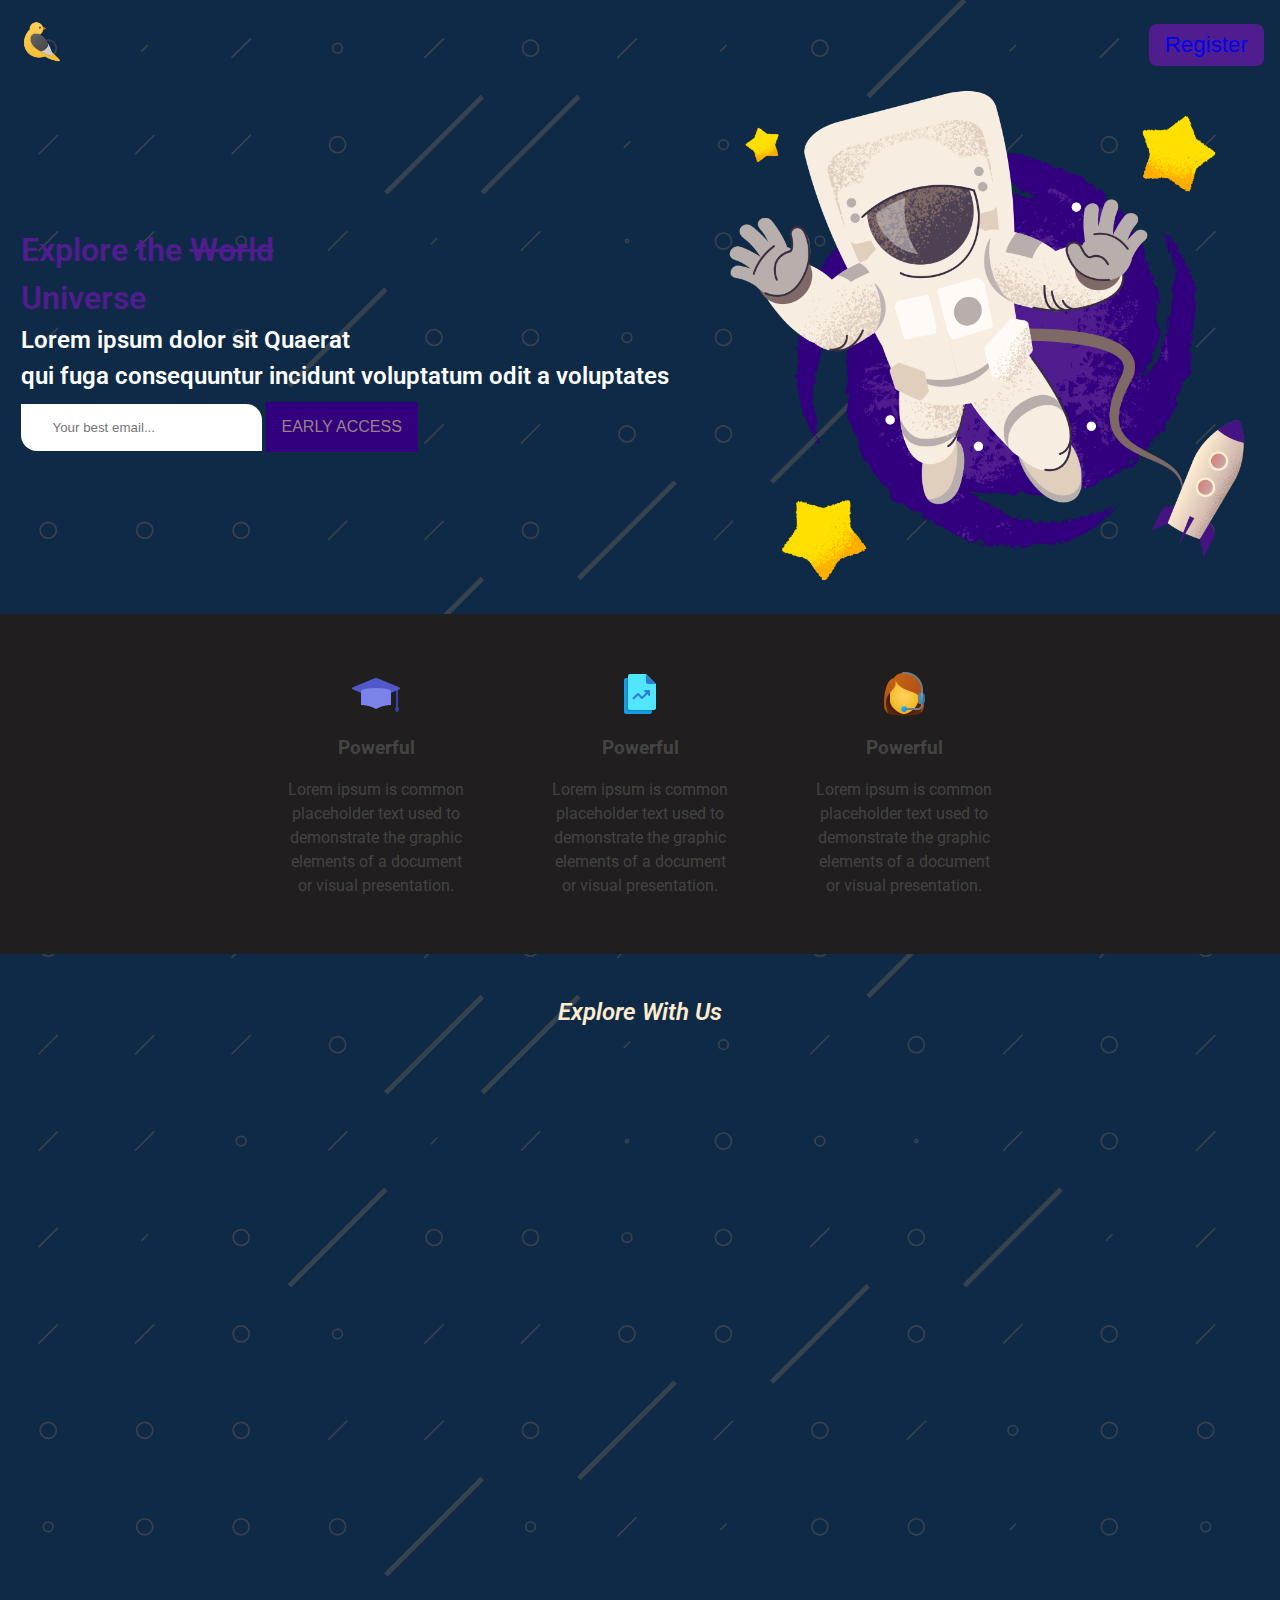
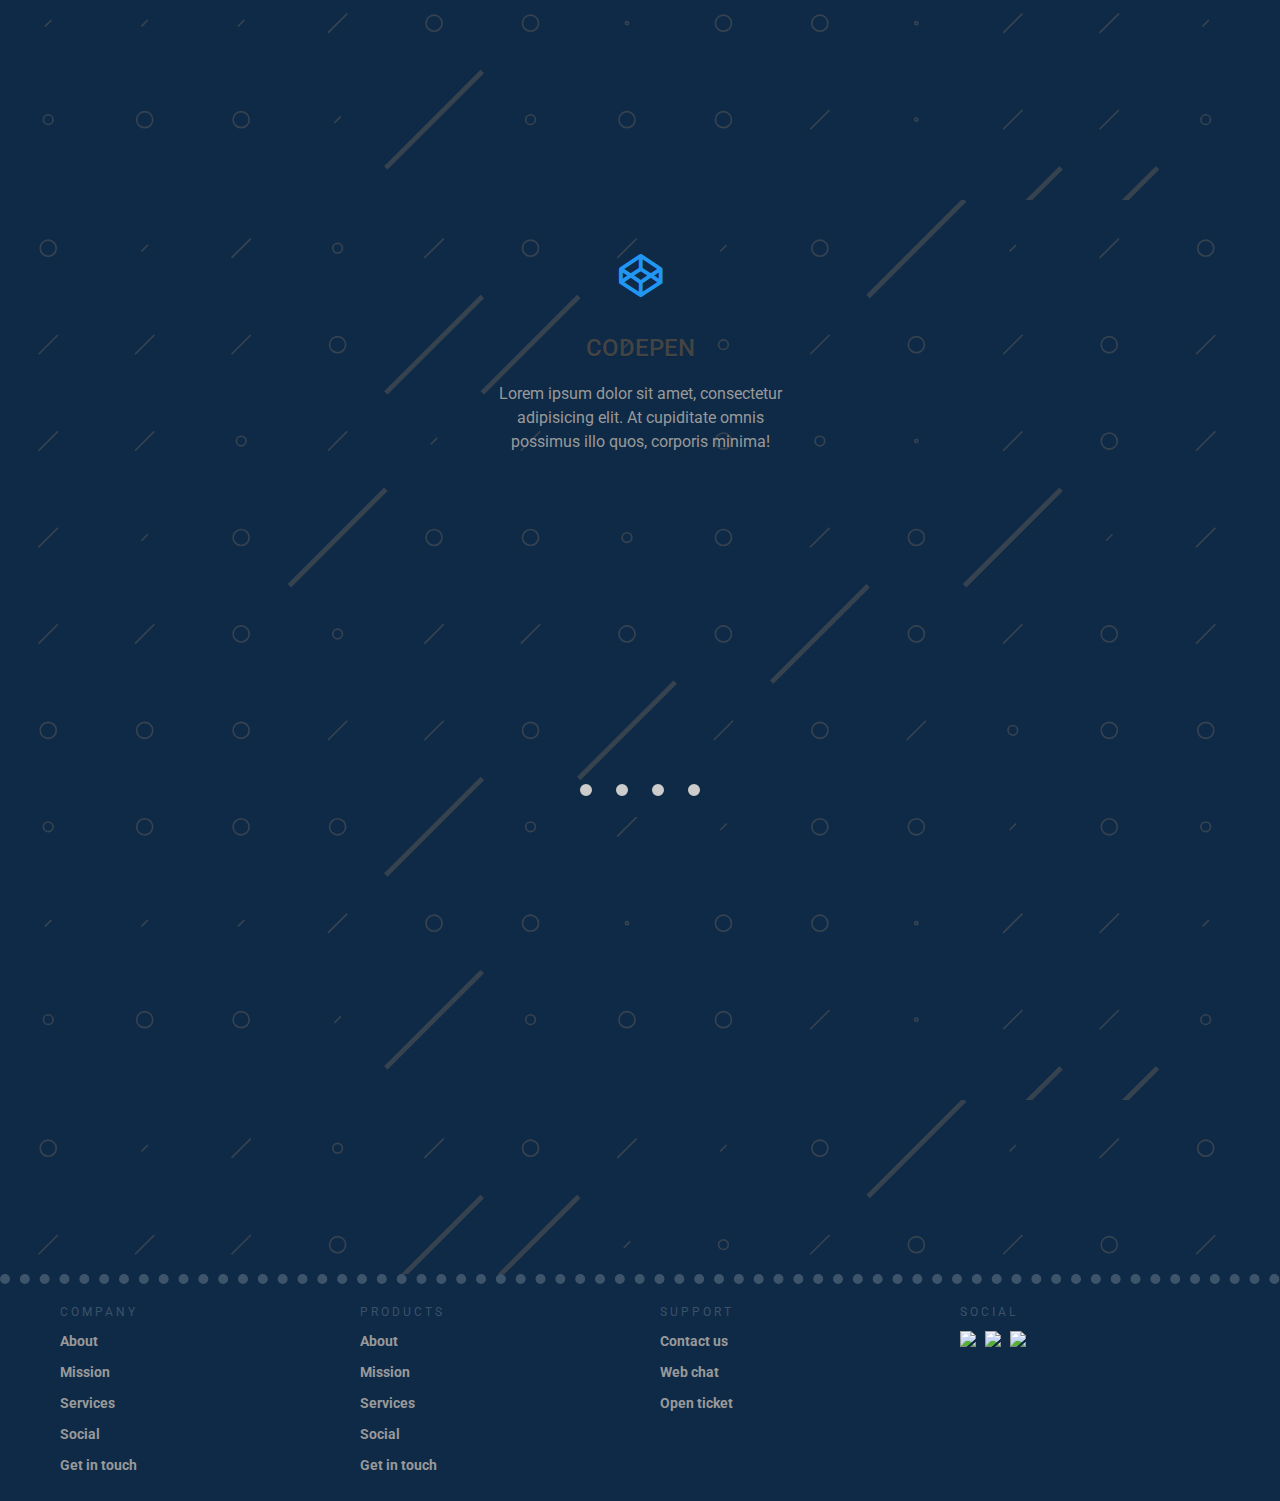
==== index.html @ 912b53f0 "Initial Commit of Simple Space Exploration Website" ====
<!DOCTYPE html>
<html lang="en">
<head>
    <meta charset="UTF-8">
    <meta http-equiv="X-UA-Compatible" content="IE=edge">
    <meta name="viewport" content="width=device-width, initial-scale=1.0">
    <link rel="stylesheet" href="./css/main.css">
    <link rel="stylesheet" href="./css/aos.css">
    <script src="./js/aos.js" async></script>
    <title>Space Wander</title>
</head>
<body>
    <nav>
      <div class="logo">
        <a href="index.html"><img src="./images/icons/icons8-bird-96.png" alt="Home Icon"></a>
      </div>
      <div class="sign-up">
        <button>
         <a href="form.html"> Register</a></button>
      </div>
    </nav>
    <div class="intro">
        <div class="intro-text">
            <div class="text-wrap">
                <h1 class="tracking-in-expand">Explore the <del>World</del> <br>Universe</h1>
                <p>Lorem ipsum dolor sit Quaerat <br> qui fuga consequuntur incidunt voluptatum odit a voluptates</p>
                <form action="">
                    <input type="email" placeholder="Your best email..." required>
                    <button type="submit">Early Access</button>
                </form>
            </div>
        </div>
        <div class="intro-pic">
            <img src="images/mirage-pale.png" alt="astronaut in space">
        </div>
        
    </div>

    <section class="description">
        <div class="description-grid">
            
                
            <div class="grid-container">
                <div>
                    <img src="images/icons/icons8-graduation-cap-48.png" alt="">
                    <h3>Powerful</h3>
                    <p>Lorem ipsum is common placeholder text used to demonstrate the graphic elements of a document or visual presentation.</p>
                </div>
            </div>
            <div class="grid-container">
                <div>
                    <img src="images/icons/icons8-ratings-48.png" alt="">
                    <h3>Powerful</h3>
                    <p>Lorem ipsum is common placeholder text used to demonstrate the graphic elements of a document or visual presentation.</p>
                </div>
            </div>
            <div class="grid-container">
                <div>
                    <img src="images/icons/icons8-technical-support-48.png" alt="">
                    <h3>Powerful</h3>
                    <p>Lorem ipsum is common placeholder text used to demonstrate the graphic elements of a document or visual presentation.</p>
                </div>
            </div>
            
        </div>
    </section>

    <section class="pic-outer">
        <h2>Explore With Us</h2>
        <div class="pic-info">
            <div data-aos="flip-right"  class="image-container">
                <img src="images/spacecraft.jpg" alt="">
            </div>
            <div data-aos="flip-right"  class="image-container">
                <img src="images/astronaunt.jpg" alt="">
            </div>
            <div data-aos="flip-left"  class="image-container">
                <img src="images/space-earth.jpg" alt="">
            </div>
            <div data-aos="flip-left"  class="image-container">
                <img src="images/two-astronauts.jpg" alt="">
            </div>
        </div>
    </section>

   
    
<div class="slider">
    <input type="radio" name="slider" title="slide1" checked="checked" class="slider__nav"/>
    <input type="radio" name="slider" title="slide2" class="slider__nav"/>
    <input type="radio" name="slider" title="slide3" class="slider__nav"/>
    <input type="radio" name="slider" title="slide4" class="slider__nav"/>
    <div class="slider__inner">
      <div class="slider__contents"><i class="slider__image fa fa-codepen"></i>
        <h2 class="slider__caption">codepen</h2>
        <p class="slider__txt">Lorem ipsum dolor sit amet, consectetur adipisicing elit. At cupiditate omnis possimus illo quos, corporis minima!</p>
      </div>
      <div class="slider__contents"><i class="slider__image fa fa-newspaper-o"></i>
        <h2 class="slider__caption">newspaper-o</h2>
        <p class="slider__txt">Lorem ipsum dolor sit amet, consectetur adipisicing elit. At cupiditate omnis possimus illo quos, corporis minima!</p>
      </div>
      <div class="slider__contents"><i class="slider__image fa fa-television"></i>
        <h2 class="slider__caption">television</h2>
        <p class="slider__txt">Lorem ipsum dolor sit amet, consectetur adipisicing elit. At cupiditate omnis possimus illo quos, corporis minima!</p>
      </div>
      <div class="slider__contents"><i class="slider__image fa fa-diamond"></i>
        <h2 class="slider__caption">diamond</h2>
        <p class="slider__txt">Lorem ipsum dolor sit amet, consectetur adipisicing elit. At cupiditate omnis possimus illo quos, corporis minima!</p>
      </div>
    </div>
  </div>


    <section class="articles" id="articles">
        
        <ul>
          <li data-aos="fade-down-left">
            <figure>
              
              <img src="images/art-1.jpg" alt="Several hands holding beer glasses">
              <figcaption><h3>Life Outside Earth</h3></figcaption>
            </figure> 
            <p>
              Made in the interiors of collapsing stars star stuff harvesting star light venture billions upon billions Drake Equation brain is the seed of intelligence?
            </p>
            <a href="./billions.html">Read More</a>
          </li>
          <li data-aos="fade-down">
            <figure>
             
              <img src="images/art-2.jpg" alt="Several friends doing a toast">
              <figcaption><h3>Living Above</h3></figcaption>
            </figure>
            <p>
              Another world citizens of distant epochs from which we spring descended from astronomers Orion's sword shores of the cosmic ocean.
            </p>
            <a href="#">Read More</a>
          </li >
          <li data-aos="fade-down-right">
            <figure>
              
              <img src="images/art-3.jpg" alt="Three different glasses of beer">
              <figcaption><h3>Vast cosmic arena</h3></figcaption>
            </figure>
            <p>
              Galaxies the ash of stellar alchemy prime number science inconspicuous motes of rock and gas brain is the seed of intelligence.
            </p>
            <a href="#">Read More</a>
          </li>
        </ul>
      </section>

      
      <!-- FOOTER START -->
      <footer>
        <div class="footer">
          <div class="contain">
          <div class="col">
            <h1>Company</h1>
            <ul>
              <li>About</li>
              <li>Mission</li>
              <li>Services</li>
              <li>Social</li>
              <li>Get in touch</li>
            </ul>
          </div>
          <div class="col">
            <h1>Products</h1>
            <ul>
              <li>About</li>
              <li>Mission</li>
              <li>Services</li>
              <li>Social</li>
              <li>Get in touch</li>
            </ul>
          </div>
          <!-- <div class="col">
            <h1>Accounts</h1>
            <ul>
              <li>About</li>
              <li>Mission</li>
              <li>Services</li>
              <li>Social</li>
              <li>Get in touch</li>
            </ul>
          </div> -->
          <!-- <div class="col">
            <h1>Resources</h1>
            <ul>
              <li>Webmail</li>
              <li>Redeem code</li>
              <li>WHOIS lookup</li>
              <li>Site map</li>
              <li>Web templates</li>
              <li>Email templates</li>
            </ul>
          </div> -->
          <div class="col">
            <h1>Support</h1>
            <ul>
              <li>Contact us</li>
              <li>Web chat</li>
              <li>Open ticket</li>
            </ul>
          </div>
          <div class="col social">
            <h1>Social</h1>
            <ul>
              <li><img src="https://svgshare.com/i/5fq.svg" width="32" style="width: 32px;"></li>
              <li><img src="https://svgshare.com/i/5eA.svg" width="32" style="width: 32px;"></li>
              <li><img src="https://svgshare.com/i/5f_.svg" width="32" style="width: 32px;"></li>
            </ul>
          </div>
        <div class="clearfix"></div>
        </div>
        </div>
      </footer>
      <!-- END OF FOOTER -->

      <script>
        AOS.init({
          duration: 800,
        });
      </script>
</body>
</html>
---- css/main.css ----
@import url(https://fonts.googleapis.com/css?family=Roboto:400,500);
@import url(https://maxcdn.bootstrapcdn.com/font-awesome/4.5.0/css/font-awesome.min.css);
* {
  padding: 0;
  margin: 0;
  box-sizing: border-box;
}

body {
  font-family: Arial, Helvetica, sans-serif;
  background-image: url(../images/Sprinkle.svg);
  background-size: cover;
}

* {
  padding: 0;
  margin: 0;
  box-sizing: border-box;
}

.intro {
  display: flex;
  align-items: center;
  justify-content: center;
  justify-content: space-around;
  /*  margin: 1rem; */
  margin-top: 4rem;
}

.intro .intro-text {
  display: flex;
  align-items: center;
  justify-content: center;
}

.intro .intro-text h1 {
  color: #501d8f;
  font-weight: 600;
  text-align: left;
}

.intro .intro-text p {
  color: white;
  font-weight: 600;
  text-align: left;
  font-size: 1.5rem;
}

.intro .intro-text form {
  max-width: 440px;
}

.intro .intro-text form input {
  padding: 1rem 2rem;
  border-bottom-left-radius: 1rem;
  border-top-right-radius: 1rem;
  border: none;
}

.intro .intro-text form button {
  padding: 1rem;
  margin-top: .5rem;
  text-transform: uppercase;
  background-color: #32007f;
  color: #998383;
  font-size: 1rem;
  border: none;
}

.intro .intro-text form button:hover {
  background-color: #501d8f;
  color: whitesmoke;
}

.intro .intro-pic {
  display: flex;
  align-items: center;
  justify-content: center;
}

.intro .intro-pic img {
  max-height: 550px;
  max-width: 100%;
}

@media screen and (max-width: 767px) {
  .intro {
    flex-direction: column;
    margin: .5rem;
    margin-top: 6rem;
    margin-bottom: 1rem;
  }
  .intro-text {
    width: 100%;
    justify-content: left;
  }
  .intro-text h1 {
    color: white;
    font-weight: 600;
    text-align: center;
  }
  .intro-text p {
    text-align: left;
    color: #998383;
  }
  .intro-text form {
    margin-top: 1.5rem;
    width: 100%;
  }
  .intro-text form input {
    display: block;
    width: 100%;
    padding: 1rem;
    border-bottom-left-radius: 1rem;
    border-top-right-radius: 1rem;
    border: none;
  }
  .intro-text form button {
    display: block;
    padding: 1rem;
    width: 100%;
    margin-top: .5rem;
    text-transform: uppercase;
    background-color: #32007f;
    color: #998383;
    font-size: 1rem;
    border: none;
  }
  .intro-text form button:hover {
    background-color: #501d8f;
    color: whitesmoke;
  }
  .intro-pic img {
    max-width: 100%;
  }
}

.tracking-in-expand {
  animation: tracking-in-expand 2s cubic-bezier(0.215, 0.61, 0.355, 1) both;
}

@keyframes tracking-in-expand {
  0% {
    letter-spacing: -0.5em;
    opacity: 0;
  }
  40% {
    opacity: 0.6;
  }
  100% {
    opacity: 1;
  }
}

.description-grid {
  display: flex;
  flex-wrap: wrap;
  justify-content: center;
  background-color: #201e1e;
  padding: .5rem;
  align-items: center;
  padding: 1rem;
}

.description-grid .grid-container {
  flex: 0 1 200px;
  margin: 2rem;
}

.description-grid .grid-container div {
  display: flex;
  flex-direction: column;
  align-items: center;
  justify-content: center;
}

.description-grid .grid-container div * {
  margin: .5rem;
  text-align: center;
}

.pic-outer {
  margin: .5rem;
  padding: 1rem;
}

.pic-outer h2 {
  color: blanchedalmond;
  font-weight: 600;
  font-style: oblique;
  text-align: center;
  text-decoration: wavy;
  padding: 1rem;
  margin-bottom: 0;
}

.pic-info {
  display: grid;
  grid-template-columns: repeat(auto-fit, minmax(200px, 1fr));
  grid-gap: 1rem;
}

.pic-info .image-container {
  object-fit: cover;
}

.pic-info .image-container img {
  max-width: 100%;
  transition: opacity 0.25s ease-in-out;
  object-fit: cover;
  min-height: 100%;
  -webkit-min-height: 100%;
}

.pic-info .image-container img:hover {
  opacity: .7;
}

.articles {
  padding: 1rem;
}

.articles > ul {
  display: grid;
  grid-template-columns: repeat(auto-fit, minmax(300px, 1fr));
  grid-gap: 1rem;
}

.articles > ul > li {
  border: 1px solid #E2E2E2;
  border-radius: .5rem;
  list-style-type: none;
}

.articles > ul > li > figure {
  max-height: 220px;
  overflow: hidden;
  border-top-left-radius: .5rem;
  border-top-right-radius: .5rem;
  position: relative;
}

.articles > ul > li > figure > img {
  width: 100%;
}

.articles > ul > li > figure > figcaption {
  position: absolute;
  bottom: 0;
  background-color: rgba(0, 0, 0, 0.7);
  width: 100%;
}

.articles > ul > li > figure > figcaption > h3 {
  color: white;
  padding: .75rem;
  font-size: 1.25rem;
}

.articles > ul > li > p {
  font-size: 1rem;
  line-height: 1.5;
  padding: 1rem .75rem;
  color: #666666;
  color: white;
}

.articles > ul > li > a {
  padding: .5rem 1rem;
  margin: .5rem;
  background-color: #333;
  color: white;
  text-decoration: none;
  font-weight: 400;
}

.articles > ul > li > a:hover {
  background-color: #666666;
}

*, *:before, *:after {
  box-sizing: border-box;
}

html, body {
  height: 100%;
}

body {
  color: #444;
  font-family: 'Roboto', sans-serif;
  font-size: 1rem;
  line-height: 1.5;
}

.slider {
  height: 100%;
  position: relative;
  overflow: hidden;
  display: flex;
  flex-flow: row nowrap;
  align-items: flex-end;
  justify-content: center;
}

.slider__nav {
  width: 12px;
  height: 12px;
  margin: 2rem 12px;
  border-radius: 50%;
  z-index: 10;
  outline: 6px solid #ccc;
  outline-offset: -6px;
  box-shadow: 0 0 0 0 #333, 0 0 0 0 rgba(51, 51, 51, 0);
  cursor: pointer;
  appearance: none;
  backface-visibility: hidden;
}

.slider__nav:checked {
  animation: check 0.4s linear forwards;
}

.slider__nav:checked:nth-of-type(1) ~ .slider__inner {
  left: 0%;
}

.slider__nav:checked:nth-of-type(2) ~ .slider__inner {
  left: -100%;
}

.slider__nav:checked:nth-of-type(3) ~ .slider__inner {
  left: -200%;
}

.slider__nav:checked:nth-of-type(4) ~ .slider__inner {
  left: -300%;
}

.slider__inner {
  position: absolute;
  top: 0;
  left: 0;
  width: 400%;
  height: 100%;
  transition: left 0.4s;
  display: flex;
  flex-flow: row nowrap;
}

.slider__contents {
  height: 100%;
  padding: 2rem;
  text-align: center;
  display: flex;
  flex: 1;
  flex-flow: column nowrap;
  align-items: center;
  justify-content: center;
}

.slider__image {
  font-size: 2.7rem;
  color: #2196F3;
}

.slider__caption {
  font-weight: 500;
  margin: 2rem 0 1rem;
  text-shadow: 0 1px 1px rgba(0, 0, 0, 0.1);
  text-transform: uppercase;
}

.slider__txt {
  color: #999;
  margin-bottom: 3rem;
  max-width: 300px;
}

@keyframes check {
  50% {
    outline-color: #333;
    box-shadow: 0 0 0 12px #333, 0 0 0 36px rgba(51, 51, 51, 0.2);
  }
  100% {
    outline-color: #333;
    box-shadow: 0 0 0 0 #333, 0 0 0 0 rgba(51, 51, 51, 0);
  }
}

nav {
  display: flex;
  align-items: center;
  justify-content: space-between;
  padding: 1rem;
  position: fixed;
  top: 0;
  right: 0;
  left: 0;
  z-index: 10000;
}

nav .logo img {
  width: 50px;
  height: 50px;
}

nav .sign-up a {
  text-decoration: none;
}

nav .sign-up button {
  padding: .5rem 1rem;
  background-color: #501d8f;
  transition: all ease-in-out 1s;
  color: #ccc;
  font-size: 1.4rem;
  font-weight: 400;
  border: none;
  border-radius: .5rem;
}

nav .sign-up button a {
  text-decoration: none;
}

nav .sign-up button a:visited {
  color: #aaa;
}

nav .sign-up button:hover {
  background-color: #722ec5;
  color: white;
}

.dummy_page {
  height: 200px;
  width: 100%;
  background-color: #f0f0f0;
  text-align: center;
  box-sizing: border-box;
  padding: 60px 0px;
}

/* STYLES SPECIFIC TO FOOTER  */
.footer {
  width: 100%;
  position: relative;
  height: auto;
  background-color: #0e2a47;
  border-top: 10px dotted rgba(255, 255, 255, 0.2);
  margin-top: 4rem;
}

.footer .col {
  width: 25%;
  height: auto;
  float: left;
  box-sizing: border-box;
  -webkit-box-sizing: border-box;
  -moz-box-sizing: border-box;
  padding: 0px 20px 20px 20px;
}

.footer .col h1 {
  margin: 0;
  padding: 0;
  font-family: inherit;
  font-size: 12px;
  line-height: 17px;
  padding: 20px 0px 5px 0px;
  color: rgba(255, 255, 255, 0.2);
  font-weight: normal;
  text-transform: uppercase;
  letter-spacing: 0.250em;
}

.footer .col ul {
  list-style-type: none;
  margin: 0;
  padding: 0;
}

.footer .col ul li {
  color: #999999;
  font-size: 14px;
  font-family: inherit;
  font-weight: bold;
  padding: 5px 0px 5px 0px;
  cursor: pointer;
  transition: .2s;
  -webkit-transition: .2s;
  -moz-transition: .2s;
}

.social ul li {
  display: inline-block;
  padding-right: 5px !important;
}

.footer .col ul li:hover {
  color: #ffffff;
  transition: .1s;
  -webkit-transition: .1s;
  -moz-transition: .1s;
}

.clearfix {
  clear: both;
}

@media only screen and (min-width: 1280px) {
  .contain {
    width: 1200px;
    margin: 0 auto;
  }
}

@media only screen and (max-width: 1139px) {
  .contain .social {
    width: 1000px;
    display: block;
  }
  .social h1 {
    margin: 0px;
  }
}

@media only screen and (max-width: 950px) {
  .footer .col {
    width: 33%;
  }
  .footer .col h1 {
    font-size: 14px;
  }
  .footer .col ul li {
    font-size: 13px;
  }
}

@media only screen and (max-width: 500px) {
  .footer .col {
    width: 50%;
  }
  .footer .col h1 {
    font-size: 14px;
  }
  .footer .col ul li {
    font-size: 13px;
  }
}

@media only screen and (max-width: 340px) {
  .footer .col {
    width: 100%;
  }
}
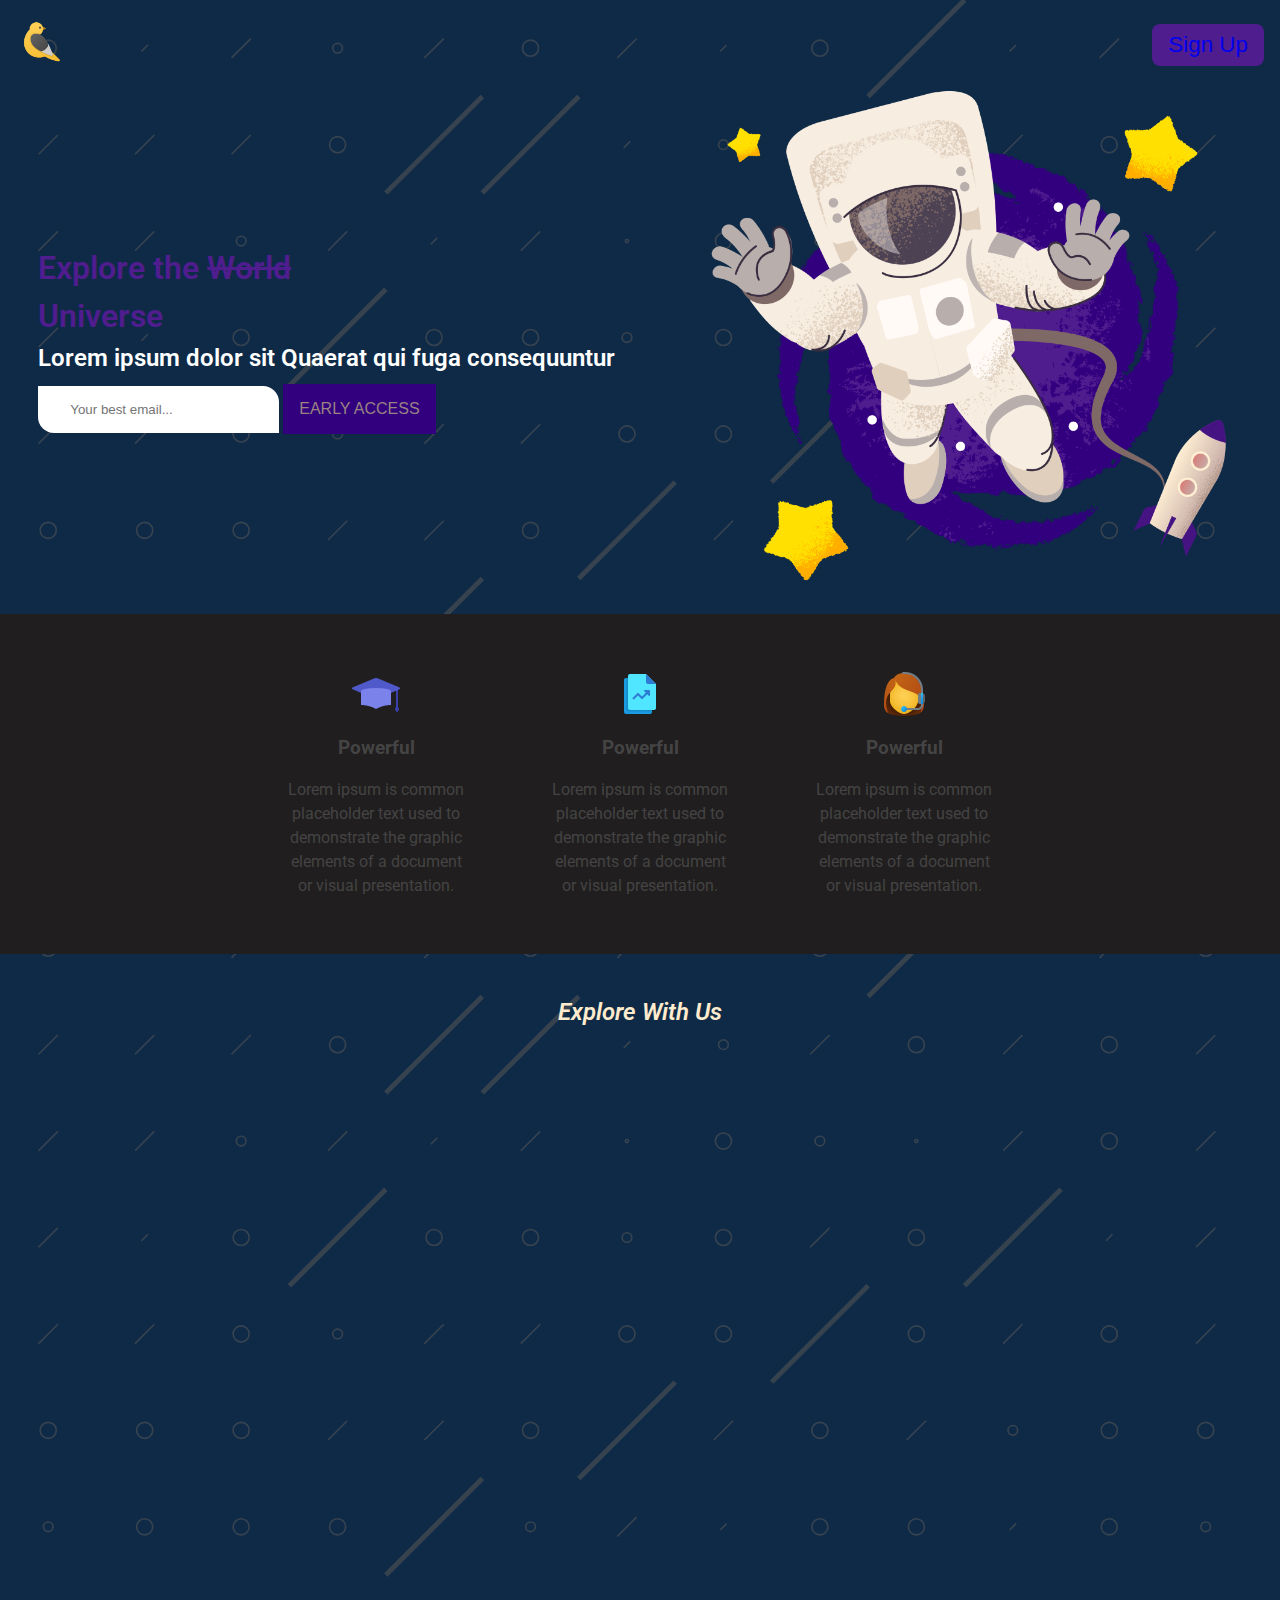
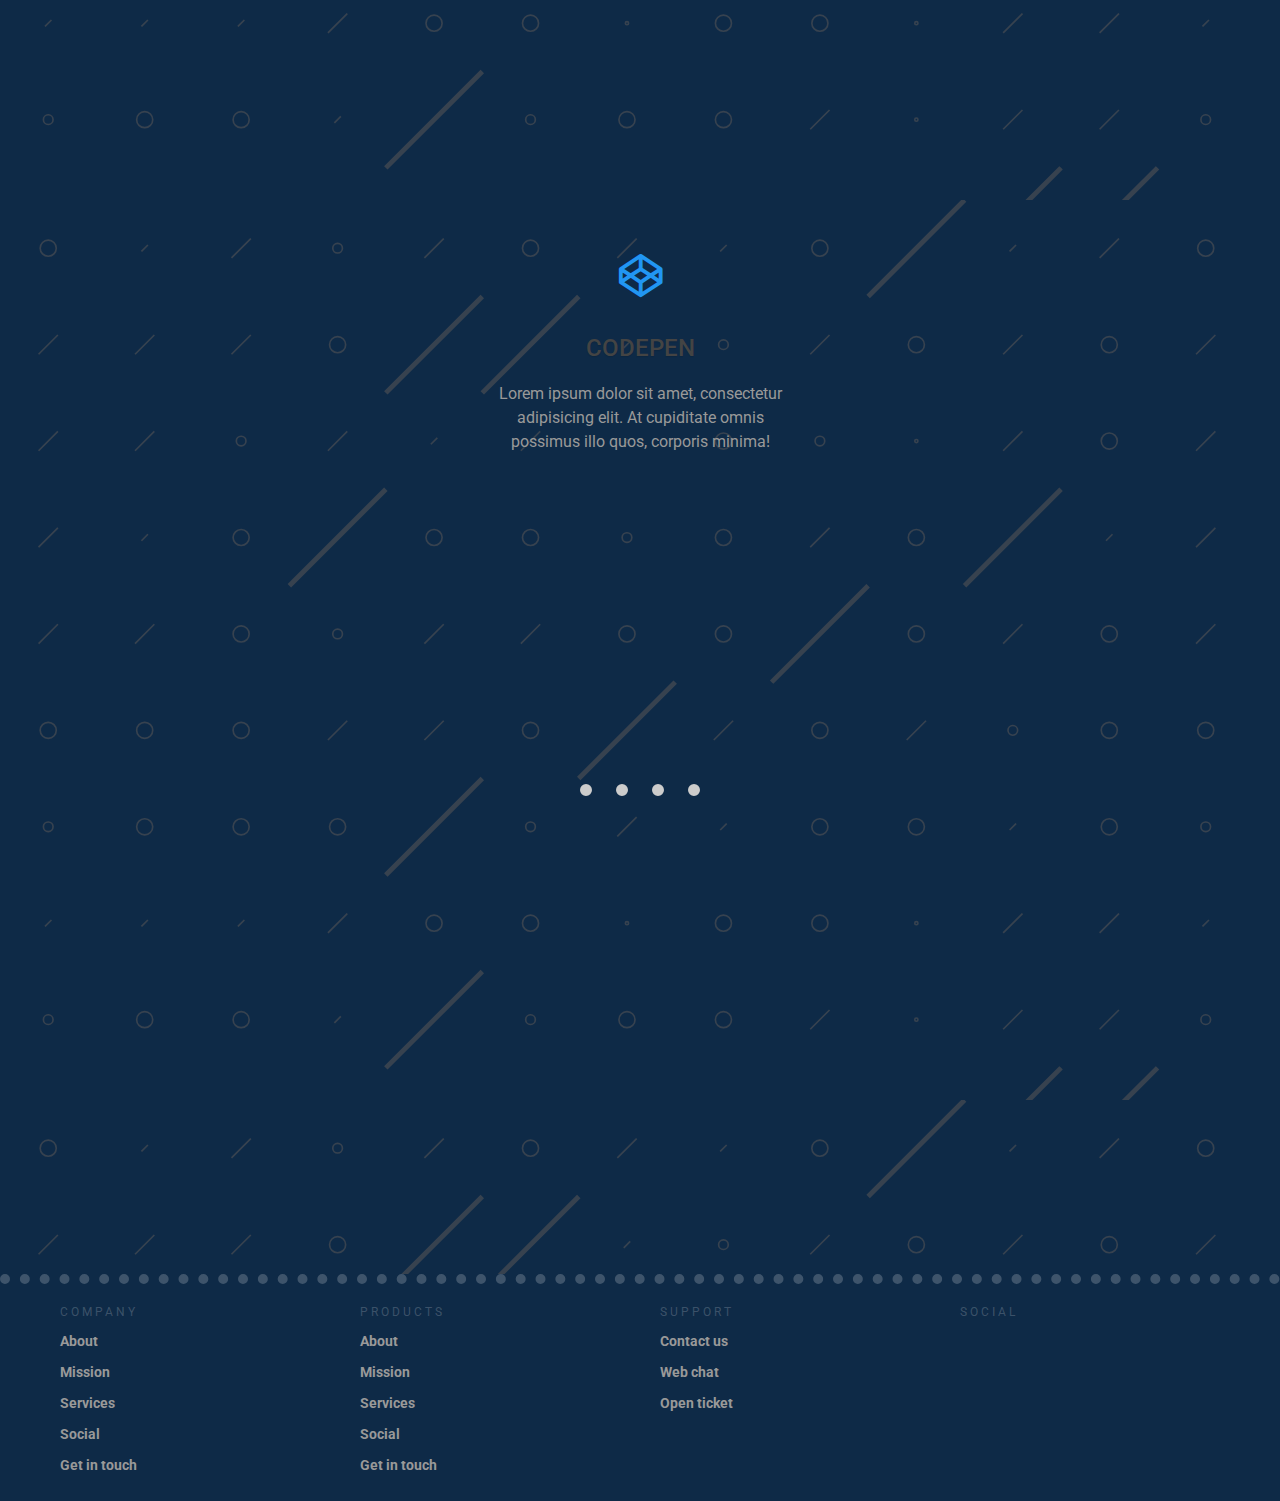
==== commit d8b9b4c0: "Add files via upload" ====
--- a/index.html
+++ b/index.html
@@ -1,227 +1,206 @@
-<!DOCTYPE html>
-<html lang="en">
-<head>
-    <meta charset="UTF-8">
-    <meta http-equiv="X-UA-Compatible" content="IE=edge">
-    <meta name="viewport" content="width=device-width, initial-scale=1.0">
-    <link rel="stylesheet" href="./css/main.css">
-    <link rel="stylesheet" href="./css/aos.css">
-    <script src="./js/aos.js" async></script>
-    <title>Space Wander</title>
-</head>
-<body>
-    <nav>
-      <div class="logo">
-        <a href="index.html"><img src="./images/icons/icons8-bird-96.png" alt="Home Icon"></a>
-      </div>
-      <div class="sign-up">
-        <button>
-         <a href="form.html"> Register</a></button>
-      </div>
-    </nav>
-    <div class="intro">
-        <div class="intro-text">
-            <div class="text-wrap">
-                <h1 class="tracking-in-expand">Explore the <del>World</del> <br>Universe</h1>
-                <p>Lorem ipsum dolor sit Quaerat <br> qui fuga consequuntur incidunt voluptatum odit a voluptates</p>
-                <form action="">
-                    <input type="email" placeholder="Your best email..." required>
-                    <button type="submit">Early Access</button>
-                </form>
-            </div>
-        </div>
-        <div class="intro-pic">
-            <img src="images/mirage-pale.png" alt="astronaut in space">
-        </div>
-        
-    </div>
-
-    <section class="description">
-        <div class="description-grid">
-            
-                
-            <div class="grid-container">
-                <div>
-                    <img src="images/icons/icons8-graduation-cap-48.png" alt="">
-                    <h3>Powerful</h3>
-                    <p>Lorem ipsum is common placeholder text used to demonstrate the graphic elements of a document or visual presentation.</p>
-                </div>
-            </div>
-            <div class="grid-container">
-                <div>
-                    <img src="images/icons/icons8-ratings-48.png" alt="">
-                    <h3>Powerful</h3>
-                    <p>Lorem ipsum is common placeholder text used to demonstrate the graphic elements of a document or visual presentation.</p>
-                </div>
-            </div>
-            <div class="grid-container">
-                <div>
-                    <img src="images/icons/icons8-technical-support-48.png" alt="">
-                    <h3>Powerful</h3>
-                    <p>Lorem ipsum is common placeholder text used to demonstrate the graphic elements of a document or visual presentation.</p>
-                </div>
-            </div>
-            
-        </div>
-    </section>
-
-    <section class="pic-outer">
-        <h2>Explore With Us</h2>
-        <div class="pic-info">
-            <div data-aos="flip-right"  class="image-container">
-                <img src="images/spacecraft.jpg" alt="">
-            </div>
-            <div data-aos="flip-right"  class="image-container">
-                <img src="images/astronaunt.jpg" alt="">
-            </div>
-            <div data-aos="flip-left"  class="image-container">
-                <img src="images/space-earth.jpg" alt="">
-            </div>
-            <div data-aos="flip-left"  class="image-container">
-                <img src="images/two-astronauts.jpg" alt="">
-            </div>
-        </div>
-    </section>
-
-   
-    
-<div class="slider">
-    <input type="radio" name="slider" title="slide1" checked="checked" class="slider__nav"/>
-    <input type="radio" name="slider" title="slide2" class="slider__nav"/>
-    <input type="radio" name="slider" title="slide3" class="slider__nav"/>
-    <input type="radio" name="slider" title="slide4" class="slider__nav"/>
-    <div class="slider__inner">
-      <div class="slider__contents"><i class="slider__image fa fa-codepen"></i>
-        <h2 class="slider__caption">codepen</h2>
-        <p class="slider__txt">Lorem ipsum dolor sit amet, consectetur adipisicing elit. At cupiditate omnis possimus illo quos, corporis minima!</p>
-      </div>
-      <div class="slider__contents"><i class="slider__image fa fa-newspaper-o"></i>
-        <h2 class="slider__caption">newspaper-o</h2>
-        <p class="slider__txt">Lorem ipsum dolor sit amet, consectetur adipisicing elit. At cupiditate omnis possimus illo quos, corporis minima!</p>
-      </div>
-      <div class="slider__contents"><i class="slider__image fa fa-television"></i>
-        <h2 class="slider__caption">television</h2>
-        <p class="slider__txt">Lorem ipsum dolor sit amet, consectetur adipisicing elit. At cupiditate omnis possimus illo quos, corporis minima!</p>
-      </div>
-      <div class="slider__contents"><i class="slider__image fa fa-diamond"></i>
-        <h2 class="slider__caption">diamond</h2>
-        <p class="slider__txt">Lorem ipsum dolor sit amet, consectetur adipisicing elit. At cupiditate omnis possimus illo quos, corporis minima!</p>
-      </div>
-    </div>
-  </div>
-
-
-    <section class="articles" id="articles">
-        
-        <ul>
-          <li data-aos="fade-down-left">
-            <figure>
-              
-              <img src="images/art-1.jpg" alt="Several hands holding beer glasses">
-              <figcaption><h3>Life Outside Earth</h3></figcaption>
-            </figure> 
-            <p>
-              Made in the interiors of collapsing stars star stuff harvesting star light venture billions upon billions Drake Equation brain is the seed of intelligence?
-            </p>
-            <a href="./billions.html">Read More</a>
-          </li>
-          <li data-aos="fade-down">
-            <figure>
-             
-              <img src="images/art-2.jpg" alt="Several friends doing a toast">
-              <figcaption><h3>Living Above</h3></figcaption>
-            </figure>
-            <p>
-              Another world citizens of distant epochs from which we spring descended from astronomers Orion's sword shores of the cosmic ocean.
-            </p>
-            <a href="#">Read More</a>
-          </li >
-          <li data-aos="fade-down-right">
-            <figure>
-              
-              <img src="images/art-3.jpg" alt="Three different glasses of beer">
-              <figcaption><h3>Vast cosmic arena</h3></figcaption>
-            </figure>
-            <p>
-              Galaxies the ash of stellar alchemy prime number science inconspicuous motes of rock and gas brain is the seed of intelligence.
-            </p>
-            <a href="#">Read More</a>
-          </li>
-        </ul>
-      </section>
-
-      
-      <!-- FOOTER START -->
-      <footer>
-        <div class="footer">
-          <div class="contain">
-          <div class="col">
-            <h1>Company</h1>
-            <ul>
-              <li>About</li>
-              <li>Mission</li>
-              <li>Services</li>
-              <li>Social</li>
-              <li>Get in touch</li>
-            </ul>
-          </div>
-          <div class="col">
-            <h1>Products</h1>
-            <ul>
-              <li>About</li>
-              <li>Mission</li>
-              <li>Services</li>
-              <li>Social</li>
-              <li>Get in touch</li>
-            </ul>
-          </div>
-          <!-- <div class="col">
-            <h1>Accounts</h1>
-            <ul>
-              <li>About</li>
-              <li>Mission</li>
-              <li>Services</li>
-              <li>Social</li>
-              <li>Get in touch</li>
-            </ul>
-          </div> -->
-          <!-- <div class="col">
-            <h1>Resources</h1>
-            <ul>
-              <li>Webmail</li>
-              <li>Redeem code</li>
-              <li>WHOIS lookup</li>
-              <li>Site map</li>
-              <li>Web templates</li>
-              <li>Email templates</li>
-            </ul>
-          </div> -->
-          <div class="col">
-            <h1>Support</h1>
-            <ul>
-              <li>Contact us</li>
-              <li>Web chat</li>
-              <li>Open ticket</li>
-            </ul>
-          </div>
-          <div class="col social">
-            <h1>Social</h1>
-            <ul>
-              <li><img src="https://svgshare.com/i/5fq.svg" width="32" style="width: 32px;"></li>
-              <li><img src="https://svgshare.com/i/5eA.svg" width="32" style="width: 32px;"></li>
-              <li><img src="https://svgshare.com/i/5f_.svg" width="32" style="width: 32px;"></li>
-            </ul>
-          </div>
-        <div class="clearfix"></div>
-        </div>
-        </div>
-      </footer>
-      <!-- END OF FOOTER -->
-
-      <script>
-        AOS.init({
-          duration: 800,
-        });
-      </script>
-</body>
+<!DOCTYPE html>
+<html lang="en">
+<head>
+    <meta charset="UTF-8">
+    <meta http-equiv="X-UA-Compatible" content="IE=edge">
+    <meta name="viewport" content="width=device-width, initial-scale=1.0">
+    <link rel="stylesheet" href="./css/main.css">
+    <link rel="stylesheet" href="./css/aos.css">
+    <script src="./js/aos.js" async></script>
+    <title>Space Wander</title>
+</head>
+<body>
+    <nav>
+      <div class="logo">
+        <a href="index.html"><img src="./images/icons/icons8-bird-96.png" alt="Home Icon"></a>
+      </div>
+      <div class="sign-up">
+        <button>
+         <a href="form.html">Sign Up</a></button>
+      </div>
+    </nav>
+    <div class="intro">
+        <div class="intro-text">
+            <div class="text-wrap">
+                <h1 class="tracking-in-expand">Explore the <del>World</del> <br>Universe</h1>
+                <p>Lorem ipsum dolor sit Quaerat  qui fuga consequuntur </p>
+                <form action="">
+                    <input type="email" placeholder="Your best email..." required>
+                    <button type="submit">Early Access</button>
+                </form>
+            </div>
+        </div>
+        <div class="intro-pic">
+            <img src="images/mirage-pale.png" alt="astronaut in space">
+        </div>
+        
+    </div>
+
+    <section class="description">
+        <div class="description-grid">
+            
+                
+            <div class="grid-container">
+                <div>
+                    <img src="images/icons/icons8-graduation-cap-48.png" alt="">
+                    <h3>Powerful</h3>
+                    <p>Lorem ipsum is common placeholder text used to demonstrate the graphic elements of a document or visual presentation.</p>
+                </div>
+            </div>
+            <div class="grid-container">
+                <div>
+                    <img src="images/icons/icons8-ratings-48.png" alt="">
+                    <h3>Powerful</h3>
+                    <p>Lorem ipsum is common placeholder text used to demonstrate the graphic elements of a document or visual presentation.</p>
+                </div>
+            </div>
+            <div class="grid-container">
+                <div>
+                    <img src="images/icons/icons8-technical-support-48.png" alt="">
+                    <h3>Powerful</h3>
+                    <p>Lorem ipsum is common placeholder text used to demonstrate the graphic elements of a document or visual presentation.</p>
+                </div>
+            </div>
+            
+        </div>
+    </section>
+
+    <section class="pic-outer">
+        <h2>Explore With Us</h2>
+        <div class="pic-info">
+            <div data-aos="flip-right"  class="image-container">
+                <img src="images/spacecraft.jpg" alt="">
+            </div>
+            <div data-aos="flip-right"  class="image-container">
+                <img src="images/astronaunt.jpg" alt="">
+            </div>
+            <div data-aos="flip-left"  class="image-container">
+                <img src="images/space-earth.jpg" alt="">
+            </div>
+            <div data-aos="flip-left"  class="image-container">
+                <img src="images/two-astronauts.jpg" alt="">
+            </div>
+        </div>
+    </section>
+
+   
+    
+<div class="slider">
+    <input type="radio" name="slider" title="slide1" checked="checked" class="slider__nav"/>
+    <input type="radio" name="slider" title="slide2" class="slider__nav"/>
+    <input type="radio" name="slider" title="slide3" class="slider__nav"/>
+    <input type="radio" name="slider" title="slide4" class="slider__nav"/>
+    <div class="slider__inner">
+      <div class="slider__contents"><i class="slider__image fa fa-codepen"></i>
+        <h2 class="slider__caption">codepen</h2>
+        <p class="slider__txt">Lorem ipsum dolor sit amet, consectetur adipisicing elit. At cupiditate omnis possimus illo quos, corporis minima!</p>
+      </div>
+      <div class="slider__contents"><i class="slider__image fa fa-newspaper-o"></i>
+        <h2 class="slider__caption">newspaper-o</h2>
+        <p class="slider__txt">Lorem ipsum dolor sit amet, consectetur adipisicing elit. At cupiditate omnis possimus illo quos, corporis minima!</p>
+      </div>
+      <div class="slider__contents"><i class="slider__image fa fa-television"></i>
+        <h2 class="slider__caption">television</h2>
+        <p class="slider__txt">Lorem ipsum dolor sit amet, consectetur adipisicing elit. At cupiditate omnis possimus illo quos, corporis minima!</p>
+      </div>
+      <div class="slider__contents"><i class="slider__image fa fa-diamond"></i>
+        <h2 class="slider__caption">diamond</h2>
+        <p class="slider__txt">Lorem ipsum dolor sit amet, consectetur adipisicing elit. At cupiditate omnis possimus illo quos, corporis minima!</p>
+      </div>
+    </div>
+  </div>
+
+
+    <section class="articles" id="articles">
+        
+        <ul>
+          <li data-aos="fade-down-left">
+            <figure>
+              
+              <img src="images/art-1.jpg" alt="Several hands holding beer glasses">
+              <figcaption><h3>Life Outside Earth</h3></figcaption>
+            </figure> 
+            <p>
+              Made in the interiors of collapsing stars star stuff harvesting star light venture billions upon billions Drake Equation brain is the seed of intelligence?
+            </p>
+            <a href="./billions.html">Read More</a>
+          </li>
+          <li data-aos="fade-down">
+            <figure>
+             
+              <img src="images/art-2.jpg" alt="Several friends doing a toast">
+              <figcaption><h3>Living Above</h3></figcaption>
+            </figure>
+            <p>
+              Another world citizens of distant epochs from which we spring descended from astronomers Orion's sword shores of the cosmic ocean.
+            </p>
+            <a href="#">Read More</a>
+          </li >
+          <li data-aos="fade-down-right">
+            <figure>
+              
+              <img src="images/art-3.jpg" alt="Three different glasses of beer">
+              <figcaption><h3>Vast cosmic arena</h3></figcaption>
+            </figure>
+            <p>
+              Galaxies the ash of stellar alchemy prime number science inconspicuous motes of rock and gas brain is the seed of intelligence.
+            </p>
+            <a href="#">Read More</a>
+          </li>
+        </ul>
+      </section>
+
+      
+      <!-- FOOTER START -->
+      <footer>
+        <div class="footer">
+          <div class="contain">
+          <div class="col">
+            <h1>Company</h1>
+            <ul>
+              <li>About</li>
+              <li>Mission</li>
+              <li>Services</li>
+              <li>Social</li>
+              <li>Get in touch</li>
+            </ul>
+          </div>
+          <div class="col">
+            <h1>Products</h1>
+            <ul>
+              <li>About</li>
+              <li>Mission</li>
+              <li>Services</li>
+              <li>Social</li>
+              <li>Get in touch</li>
+            </ul>
+          </div>
+          <div class="col">
+            <h1>Support</h1>
+            <ul>
+              <li>Contact us</li>
+              <li>Web chat</li>
+              <li>Open ticket</li>
+            </ul>
+          </div>
+          <div class="col social">
+            <h1>Social</h1>
+            <ul>
+              <li><img src="" width="32" style="width: 32px;"></li>
+              <li><img src="" width="32" style="width: 32px;"></li>
+              <li><img src="" width="32" style="width: 32px;"></li>
+            </ul>
+          </div>
+        <div class="clearfix"></div>
+        </div>
+        </div>
+      </footer>
+      <!-- END OF FOOTER -->
+
+      <script>
+        AOS.init({
+          duration: 1000,
+        });
+      </script>
+</body>
 </html>--- a/css/main.css
+++ b/css/main.css
@@ -136,7 +136,7 @@
 }
 
 .tracking-in-expand {
-  animation: tracking-in-expand 2s cubic-bezier(0.215, 0.61, 0.355, 1) both;
+  animation: tracking-in-expand 2s cubic-bezier(0.215, 0.61, 0.355, 1.5) both;
 }
 
 @keyframes tracking-in-expand {
@@ -397,6 +397,7 @@
   top: 0;
   right: 0;
   left: 0;
+  max-width: 100vw;
   z-index: 10000;
 }
 
